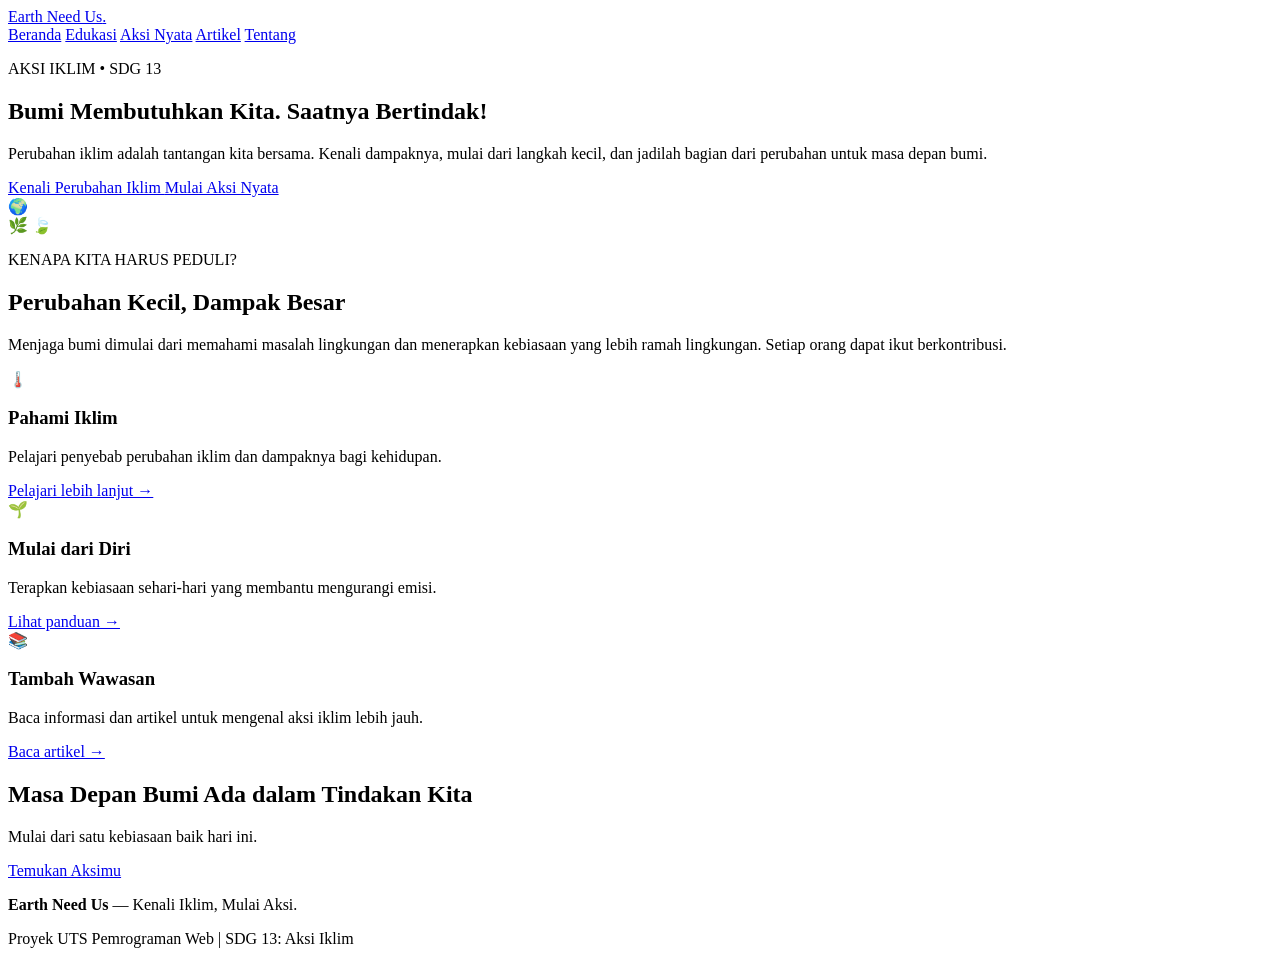
==== index.html @ dcf3116a "membuat beranda" ====
<!DOCTYPE html>
<html lang="id">
<head>
    <meta charset="UTF-8">
    <meta name="viewport" content="width=device-width, initial-scale=1.0">
    <title>Earth Need Us | Aksi Iklim</title>
    <meta name="description" content="Earth Need Us adalah website edukasi tentang perubahan iklim dan aksi menjaga bumi.">
    <link rel="stylesheet" href="style.css">
</head>
<body>

    <header class="site-header">
        <a href="index.html" class="logo">Earth Need Us<span>.</span></a>

        <nav aria-label="Navigasi utama">
            <a href="index.html">Beranda</a>
            <a href="edukasi.html">Edukasi</a>
            <a href="panduan.html">Aksi Nyata</a>
            <a href="artikel.html">Artikel</a>
            <a href="tentang.html">Tentang</a>
        </nav>
    </header>

    <main>
        <section class="hero">
            <div class="hero-content">
                <p class="eyebrow">AKSI IKLIM • SDG 13</p>

                <h1>Bumi Membutuhkan Kita. <span>Saatnya Bertindak!</span></h1>

                <p class="hero-description">
                    Perubahan iklim adalah tantangan kita bersama.
                    Kenali dampaknya, mulai dari langkah kecil, dan
                    jadilah bagian dari perubahan untuk masa depan bumi.
                </p>

                <div class="hero-buttons">
                    <a href="edukasi.html" class="button button-primary">
                        Kenali Perubahan Iklim
                    </a>
                    <a href="panduan.html" class="button button-secondary">
                        Mulai Aksi Nyata
                    </a>
                </div>
            </div>

            <div class="hero-visual" role="img"
                aria-label="Ilustrasi planet bumi yang dikelilingi daun hijau">
                <div class="earth-circle">🌍</div>
                <span class="leaf leaf-one">🌿</span>
                <span class="leaf leaf-two">🍃</span>
            </div>
        </section>

        <section class="intro section-container">
            <p class="eyebrow">KENAPA KITA HARUS PEDULI?</p>
            <h2>Perubahan Kecil, Dampak Besar</h2>
            <p>
                Menjaga bumi dimulai dari memahami masalah lingkungan
                dan menerapkan kebiasaan yang lebih ramah lingkungan.
                Setiap orang dapat ikut berkontribusi.
            </p>

            <div class="feature-grid">
                <article class="feature-card">
                    <span class="feature-icon">🌡️</span>
                    <h3>Pahami Iklim</h3>
                    <p>Pelajari penyebab perubahan iklim dan dampaknya bagi kehidupan.</p>
                    <a href="edukasi.html">Pelajari lebih lanjut →</a>
                </article>

                <article class="feature-card">
                    <span class="feature-icon">🌱</span>
                    <h3>Mulai dari Diri</h3>
                    <p>Terapkan kebiasaan sehari-hari yang membantu mengurangi emisi.</p>
                    <a href="panduan.html">Lihat panduan →</a>
                </article>

                <article class="feature-card">
                    <span class="feature-icon">📚</span>
                    <h3>Tambah Wawasan</h3>
                    <p>Baca informasi dan artikel untuk mengenal aksi iklim lebih jauh.</p>
                    <a href="artikel.html">Baca artikel →</a>
                </article>
            </div>
        </section>

        <section class="call-to-action">
            <h2>Masa Depan Bumi Ada dalam Tindakan Kita</h2>
            <p>Mulai dari satu kebiasaan baik hari ini.</p>
            <a href="panduan.html" class="button button-light">Temukan Aksimu</a>
        </section>
    </main>

    <footer class="site-footer">
        <p><strong>Earth Need Us</strong> — Kenali Iklim, Mulai Aksi.</p>
        <p>Proyek UTS Pemrograman Web | SDG 13: Aksi Iklim</p>
    </footer>

</body>
</html>
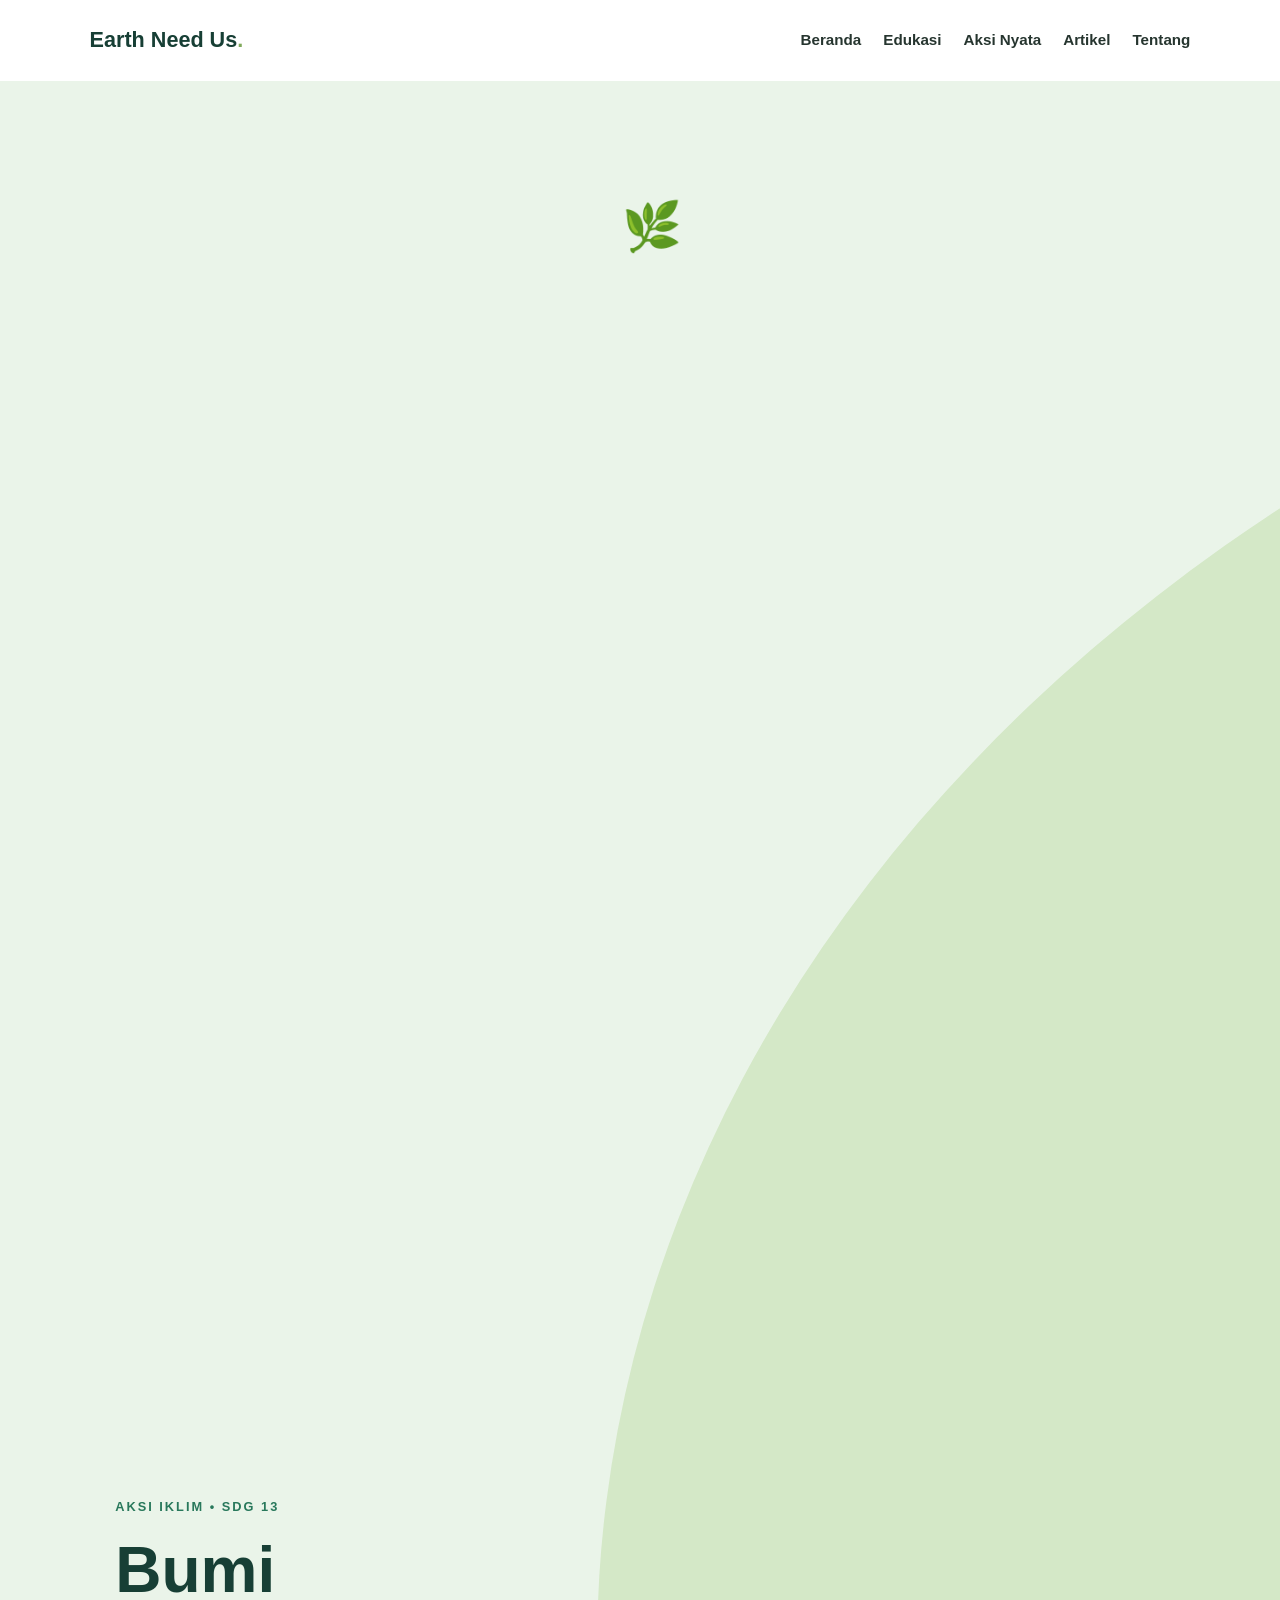
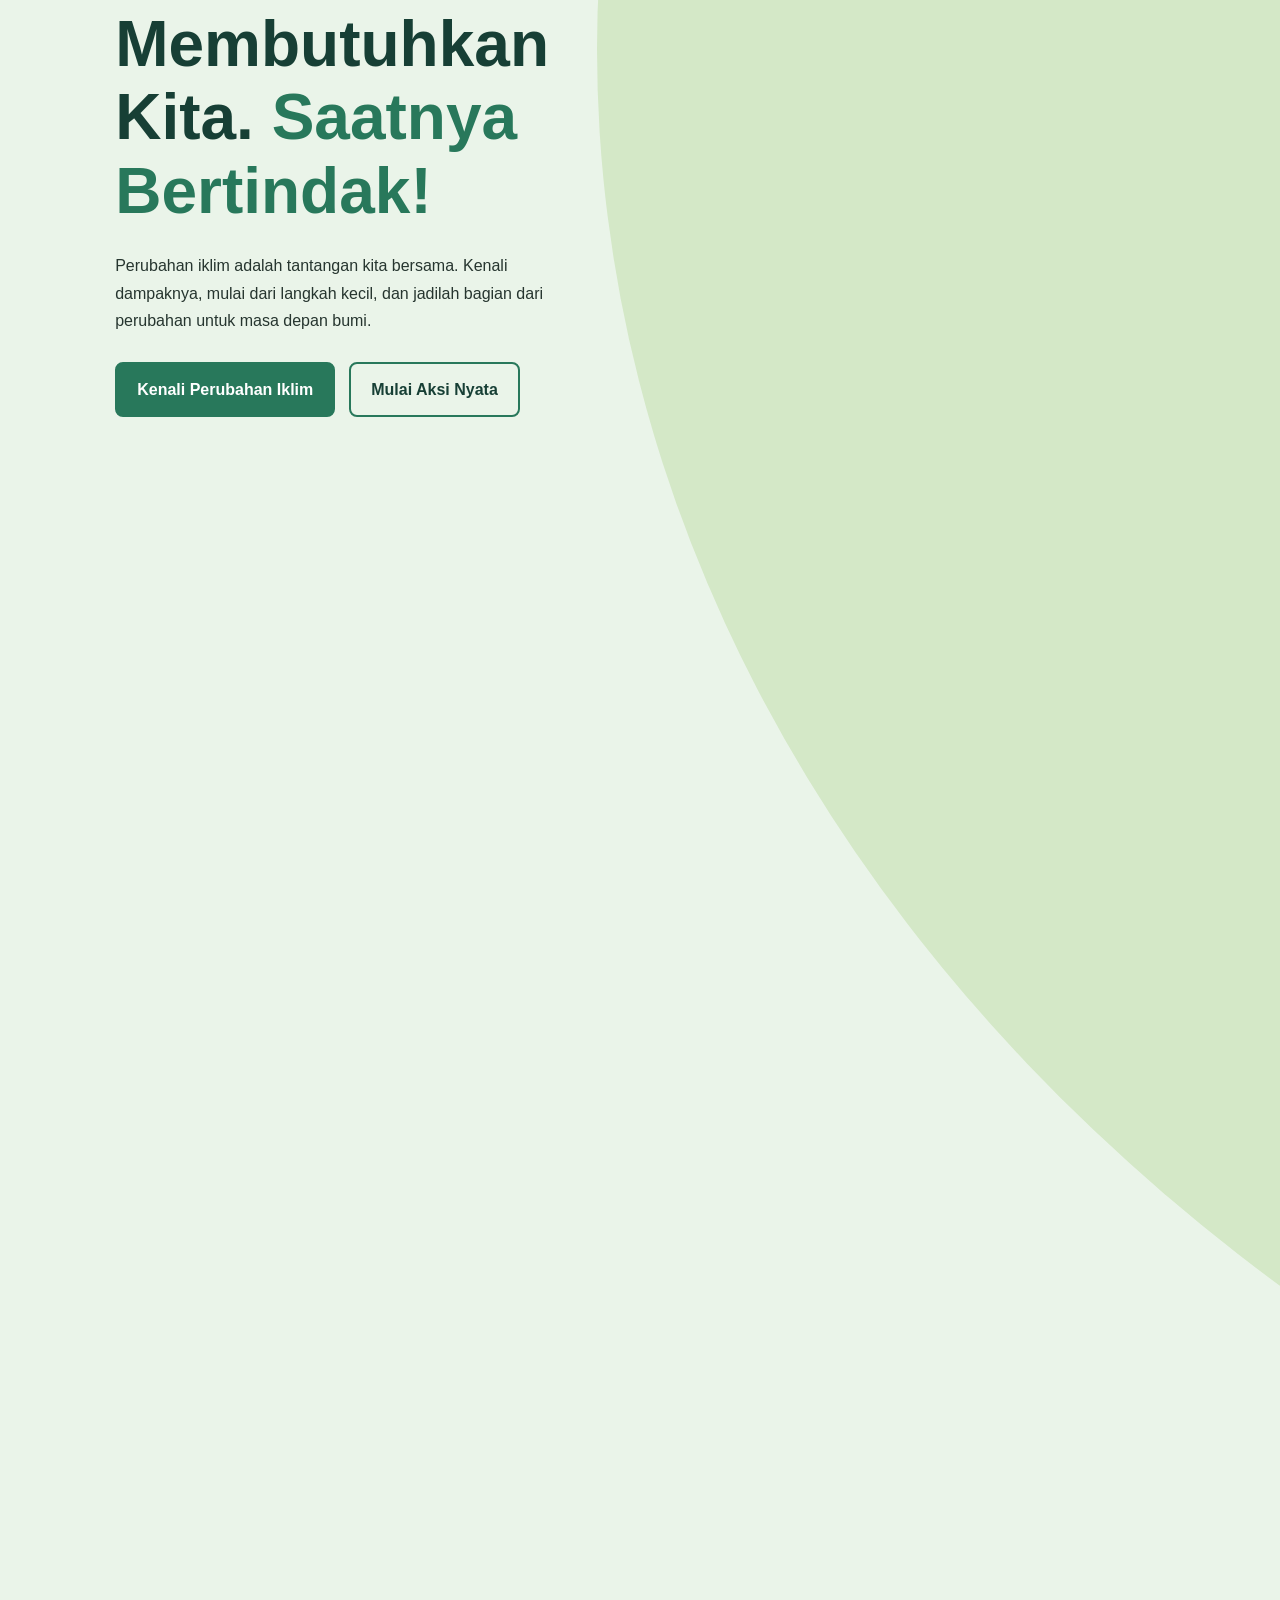
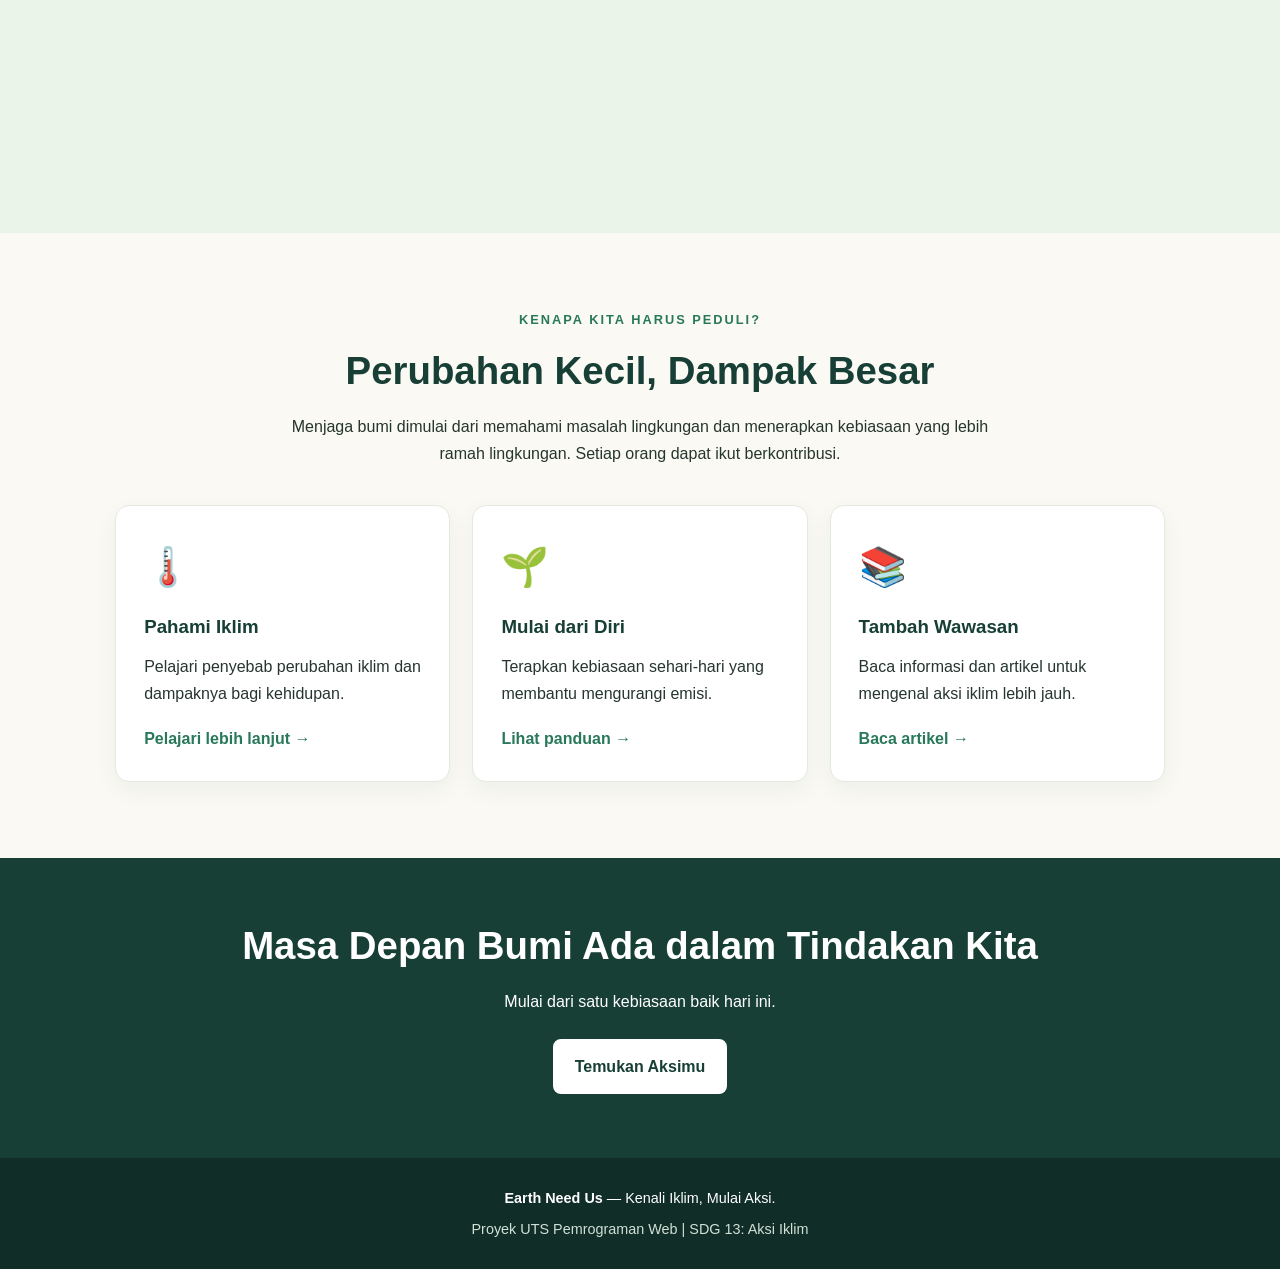
==== commit 0af7a11d: "Replace earth-circle emoji with image" ====
--- a/index.html
+++ b/index.html
@@ -46,7 +46,9 @@
 
             <div class="hero-visual" role="img"
                 aria-label="Ilustrasi planet bumi yang dikelilingi daun hijau">
-                <div class="earth-circle">🌍</div>
+                <div><img src="images/earth-hero.png"
+     alt="Ilustrasi planet bumi"
+     class="earth-image"></div>
                 <span class="leaf leaf-one">🌿</span>
                 <span class="leaf leaf-two">🍃</span>
             </div>
--- a/style.css
+++ b/style.css
@@ -0,0 +1,371 @@
+/* ===== PENGATURAN DASAR ===== */
+* {
+    margin: 0;
+    padding: 0;
+    box-sizing: border-box;
+}
+
+:root {
+    --green-dark: #173f35;
+    --green: #28785b;
+    --green-light: #eaf4e9;
+    --cream: #faf9f3;
+    --text: #26352f;
+    --white: #ffffff;
+}
+
+html {
+    scroll-behavior: smooth;
+}
+
+body {
+    font-family: Arial, Helvetica, sans-serif;
+    background: var(--cream);
+    color: var(--text);
+    line-height: 1.7;
+}
+
+a {
+    color: inherit;
+    text-decoration: none;
+}
+
+a:focus-visible {
+    outline: 3px solid #e7b94d;
+    outline-offset: 4px;
+}
+
+/* ===== HEADER DAN NAVIGASI ===== */
+.site-header {
+    display: flex;
+    justify-content: space-between;
+    align-items: center;
+    gap: 24px;
+    padding: 22px 7%;
+    background: var(--white);
+}
+
+.logo {
+    color: var(--green-dark);
+    font-size: 1.35rem;
+    font-weight: 800;
+    white-space: nowrap;
+}
+
+.logo span {
+    color: #80a95b;
+}
+
+.site-header nav {
+    display: flex;
+    flex-wrap: wrap;
+    gap: 22px;
+}
+
+.site-header nav a {
+    font-size: 0.95rem;
+    font-weight: 600;
+}
+
+.site-header nav a:hover {
+    color: var(--green);
+}
+
+/* ===== BERANDA / HERO ===== */
+.hero {
+    display: flex;
+    align-items: center;
+    justify-content: space-between;
+    gap: 48px;
+    padding: 80px 9%;
+    background: var(--green-light);
+}
+
+.hero-content {
+    flex: 1;
+    max-width: 650px;
+}
+
+.eyebrow {
+    color: var(--green);
+    font-size: 0.8rem;
+    font-weight: 800;
+    letter-spacing: 2px;
+    margin-bottom: 16px;
+}
+
+.hero h1 {
+    color: var(--green-dark);
+    font-size: clamp(2.2rem, 5vw, 4rem);
+    line-height: 1.15;
+    margin-bottom: 24px;
+}
+
+.hero h1 span {
+    color: var(--green);
+}
+
+.hero-description {
+    max-width: 560px;
+    margin-bottom: 28px;
+}
+
+.hero-buttons {
+    display: flex;
+    flex-wrap: wrap;
+    gap: 14px;
+}
+
+.button {
+    display: inline-block;
+    padding: 12px 20px;
+    border: 2px solid var(--green);
+    border-radius: 8px;
+    font-weight: 700;
+    text-align: center;
+    transition: background 0.2s, color 0.2s;
+}
+
+.button-primary {
+    background: var(--green);
+    color: var(--white);
+}
+
+.button-primary:hover {
+    background: var(--green-dark);
+}
+
+.button-secondary {
+    color: var(--green-dark);
+}
+
+.button-secondary:hover {
+    background: var(--white);
+}
+
+/* ===== ILUSTRASI BUMI ===== */
+.hero-visual {
+    position: relative;
+    display: flex;
+    flex: 0 1 340px;
+    min-height: 300px;
+    align-items: center;
+    justify-content: center;
+    border-radius: 48% 52% 45% 55%;
+    background: #d4e8c7;
+}
+
+.earth-circle {
+    font-size: clamp(8rem, 17vw, 13rem);
+    line-height: 1.2;
+}
+
+.leaf {
+    position: absolute;
+    font-size: 3rem;
+}
+
+.leaf-one {
+    top: 25px;
+    left: 25px;
+}
+
+.leaf-two {
+    right: 20px;
+    bottom: 20px;
+}
+
+/* ===== BAGIAN PENGENALAN ===== */
+.section-container {
+    padding: 76px 9%;
+    text-align: center;
+}
+
+
+.expl-green{
+    color:var(--green)
+}
+
+.section-container h2,
+.call-to-action h2 {
+    color: var(--green-dark);
+    font-size: clamp(1.8rem, 3vw, 2.5rem);
+    line-height: 1.25;
+    margin-bottom: 18px;
+}
+
+.section-container > p:not(.eyebrow) {
+    max-width: 700px;
+    margin: 0 auto 32px;
+}
+
+.feature-grid {
+    display: grid;
+    grid-template-columns: repeat(3, minmax(0, 1fr));
+    gap: 22px;
+    margin-top: 38px;
+    text-align: left;
+}
+
+.feature-card {
+    padding: 28px;
+    background: var(--white);
+    border: 1px solid #e3e9df;
+    border-radius: 14px;
+    box-shadow: 0 8px 24px rgba(23, 63, 53, 0.05);
+}
+
+.feature-icon {
+    display: inline-block;
+    margin-bottom: 12px;
+    font-size: 2.4rem;
+}
+
+.feature-card h3 {
+    color: var(--green-dark);
+    margin-bottom: 10px;
+}
+
+.feature-card p {
+    margin-bottom: 18px;
+}
+
+.feature-card a {
+    color: var(--green);
+    font-weight: 700;
+}
+
+.feature-card a:hover {
+    text-decoration: underline;
+}
+
+.feature-card-img {
+    width: 180px;             
+    height: 180px;          
+    object-fit: cover;       
+    border-radius: 12px;     
+    margin-bottom: 16px;    
+    display: block;
+}
+
+/* ===== AJAKAN BERTINDAK ===== */
+.call-to-action {
+    padding: 64px 9%;
+    background: var(--green-dark);
+    color: var(--white);
+    text-align: center;
+}
+
+.call-to-action h2 {
+    color: var(--white);
+}
+
+.call-to-action p {
+    margin-bottom: 24px;
+}
+
+.button-light {
+    background: var(--white);
+    border-color: var(--white);
+    color: var(--green-dark);
+}
+
+.button-light:hover {
+    background: var(--green-light);
+}
+
+/* ===== FOOTER ===== */
+.site-footer {
+    padding: 28px 7%;
+    background: #102e27;
+    color: var(--white);
+    text-align: center;
+    font-size: 0.9rem;
+}
+
+.site-footer p + p {
+    margin-top: 6px;
+    color: #d1e0d6;
+}
+
+/* ===== TAMPILAN TABLET ===== */
+@media (max-width: 900px) {
+    .site-header {
+        flex-direction: column;
+        gap: 16px;
+    }
+
+    .site-header nav {
+        justify-content: center;
+        gap: 12px 20px;
+    }
+
+    .hero {
+        padding: 60px 6%;
+        gap: 24px;
+    }
+
+    .hero-visual {
+        flex-basis: 260px;
+        min-height: 250px;
+    }
+
+    .feature-grid {
+        grid-template-columns: repeat(2, minmax(0, 1fr));
+    }
+}
+
+/* ===== TAMPILAN HP ===== */
+@media (max-width: 600px) {
+    .site-header {
+        padding: 20px 5%;
+    }
+
+    .site-header nav {
+        gap: 10px 16px;
+    }
+
+    .site-header nav a {
+        font-size: 0.88rem;
+    }
+
+    .hero {
+        flex-direction: column;
+        padding: 48px 6%;
+        text-align: center;
+    }
+
+    .hero-buttons {
+        flex-direction: column;
+    }
+
+    .hero-buttons .button {
+        width: 100%;
+    }
+
+    .hero-visual {
+        flex: auto;
+        width: 100%;
+        min-height: 230px;
+    }
+
+    .earth-circle {
+        font-size: 9rem;
+    }
+
+    .section-container {
+        padding: 52px 6%;
+    }
+
+    .feature-grid {
+        grid-template-columns: 1fr;
+    }
+
+    .feature-card {
+        padding: 24px;
+    }
+
+    .call-to-action {
+        padding: 48px 6%;
+    }
+}
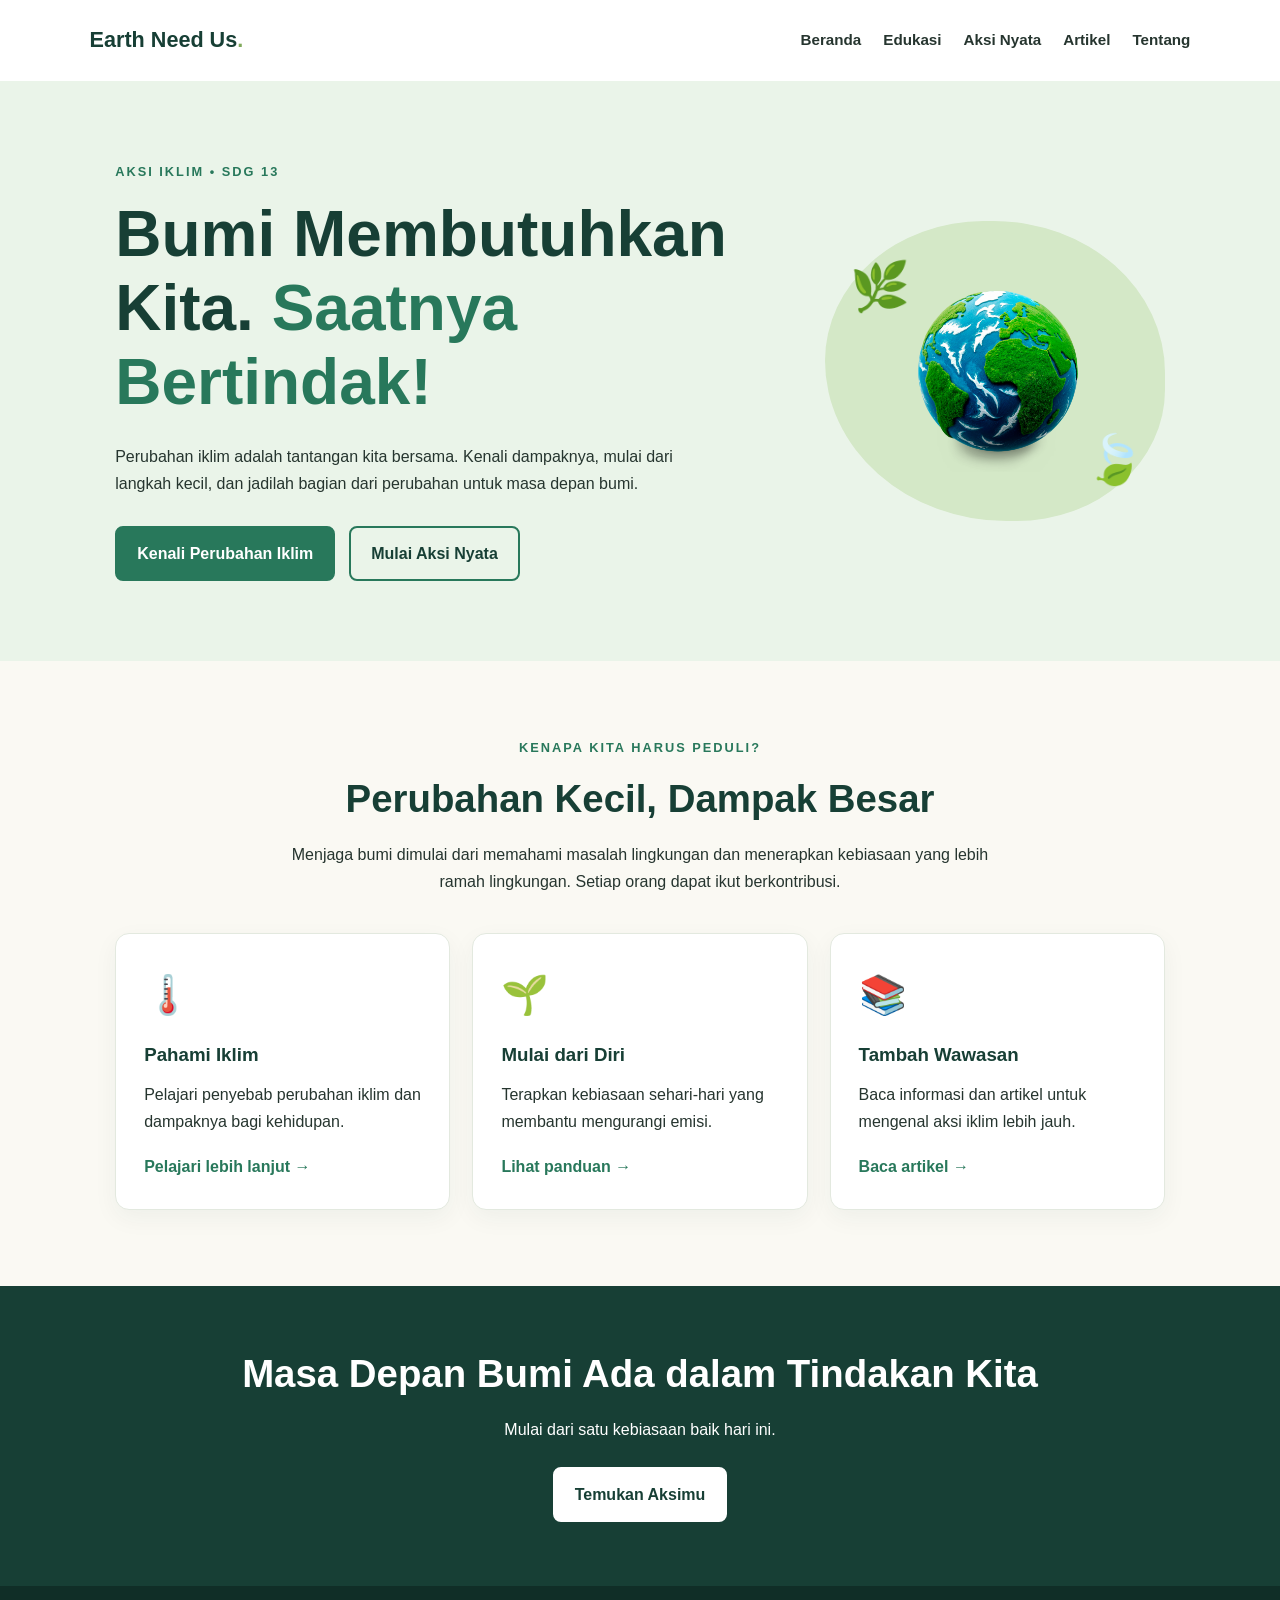
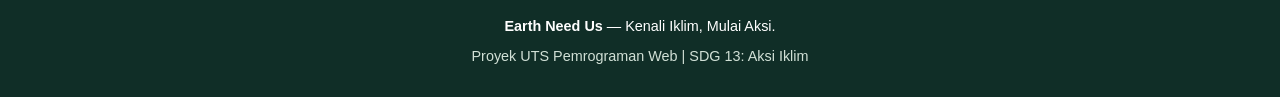
==== commit 29f81568: "Refactor hero visual section in index.html" ====
--- a/index.html
+++ b/index.html
@@ -44,11 +44,10 @@
                 </div>
             </div>
 
-            <div class="hero-visual" role="img"
-                aria-label="Ilustrasi planet bumi yang dikelilingi daun hijau">
-                <div><img src="images/earth-hero.png"
-     alt="Ilustrasi planet bumi"
-     class="earth-image"></div>
+            <div class="hero-visual">
+    <img src="images/earth-hero.png"
+         alt="Ilustrasi planet bumi"
+         class="earth-image">
                 <span class="leaf leaf-one">🌿</span>
                 <span class="leaf leaf-two">🍃</span>
             </div>
--- a/style.css
+++ b/style.css
@@ -174,6 +174,13 @@
     right: 20px;
     bottom: 20px;
 }
+.earth-image {
+    width: 80%;
+    max-width: 260px;
+    height: auto;
+    object-fit: contain;
+    display: block;
+}
 
 /* ===== BAGIAN PENGENALAN ===== */
 .section-container {
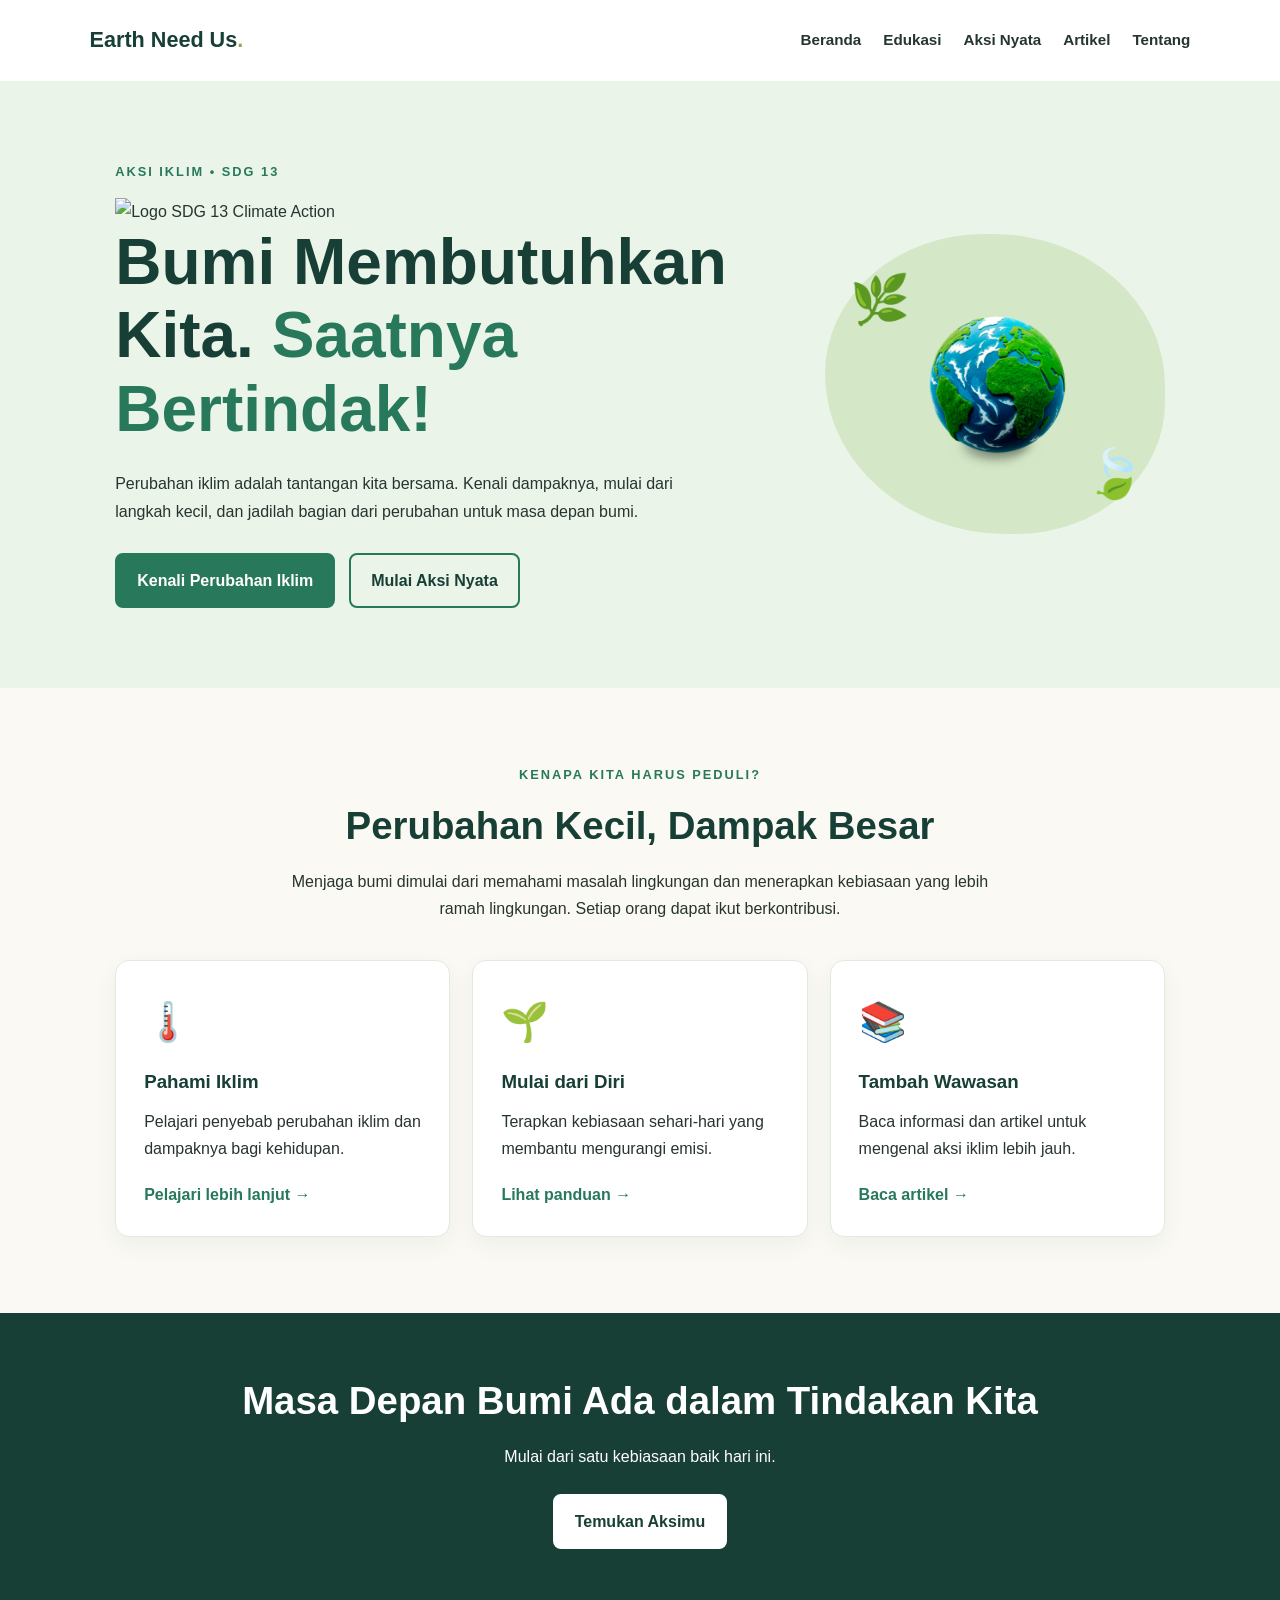
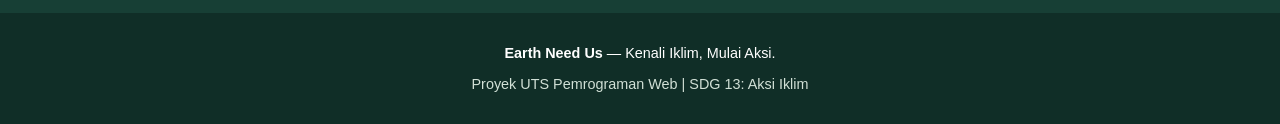
==== commit 420d9237: "Update index.html" ====
--- a/index.html
+++ b/index.html
@@ -23,23 +23,36 @@
 
     <main>
         <section class="hero">
-            <div class="hero-content">
-                <p class="eyebrow">AKSI IKLIM • SDG 13</p>
+           <div class="hero-content">
 
-                <h1>Bumi Membutuhkan Kita. <span>Saatnya Bertindak!</span></h1>
+    <div class="hero-label">
+        <p class="eyebrow">AKSI IKLIM • SDG 13</p>
 
-                <p class="hero-description">
-                    Perubahan iklim adalah tantangan kita bersama.
-                    Kenali dampaknya, mulai dari langkah kecil, dan
-                    jadilah bagian dari perubahan untuk masa depan bumi.
-                </p>
+        <img src="images/sdg13.png"
+             alt="Logo SDG 13 Climate Action"
+             class="sdg-image">
+    </div>
 
-                <div class="hero-buttons">
-                    <a href="edukasi.html" class="button button-primary">
-                        Kenali Perubahan Iklim
-                    </a>
-                    <a href="panduan.html" class="button button-secondary">
-                        Mulai Aksi Nyata
+    <h1>Bumi Membutuhkan Kita. <span>Saatnya Bertindak!</span></h1>
+
+    <p class="hero-description">
+        Perubahan iklim adalah tantangan kita bersama.
+        Kenali dampaknya, mulai dari langkah kecil, dan
+        jadilah bagian dari perubahan untuk masa depan bumi.
+    </p>
+
+    <div class="hero-buttons">
+        <a href="edukasi.html" class="button button-primary">
+            Kenali Perubahan Iklim
+        </a>
+
+        <a href="panduan.html" class="button button-secondary">
+            Mulai Aksi Nyata
+        </a>
+    </div>
+
+</div>
+
                     </a>
                 </div>
             </div>
--- a/style.css
+++ b/style.css
@@ -148,6 +148,7 @@
     position: relative;
     display: flex;
     flex: 0 1 340px;
+    width: 340px;
     min-height: 300px;
     align-items: center;
     justify-content: center;
@@ -155,9 +156,12 @@
     background: #d4e8c7;
 }
 
-.earth-circle {
-    font-size: clamp(8rem, 17vw, 13rem);
-    line-height: 1.2;
+.earth-image {
+    display: block;
+    width: 70%;
+    max-width: 220px;
+    height: auto;
+    object-fit: contain;
 }
 
 .leaf {
@@ -173,13 +177,6 @@
 .leaf-two {
     right: 20px;
     bottom: 20px;
-}
-.earth-image {
-    width: 80%;
-    max-width: 260px;
-    height: auto;
-    object-fit: contain;
-    display: block;
 }
 
 /* ===== BAGIAN PENGENALAN ===== */
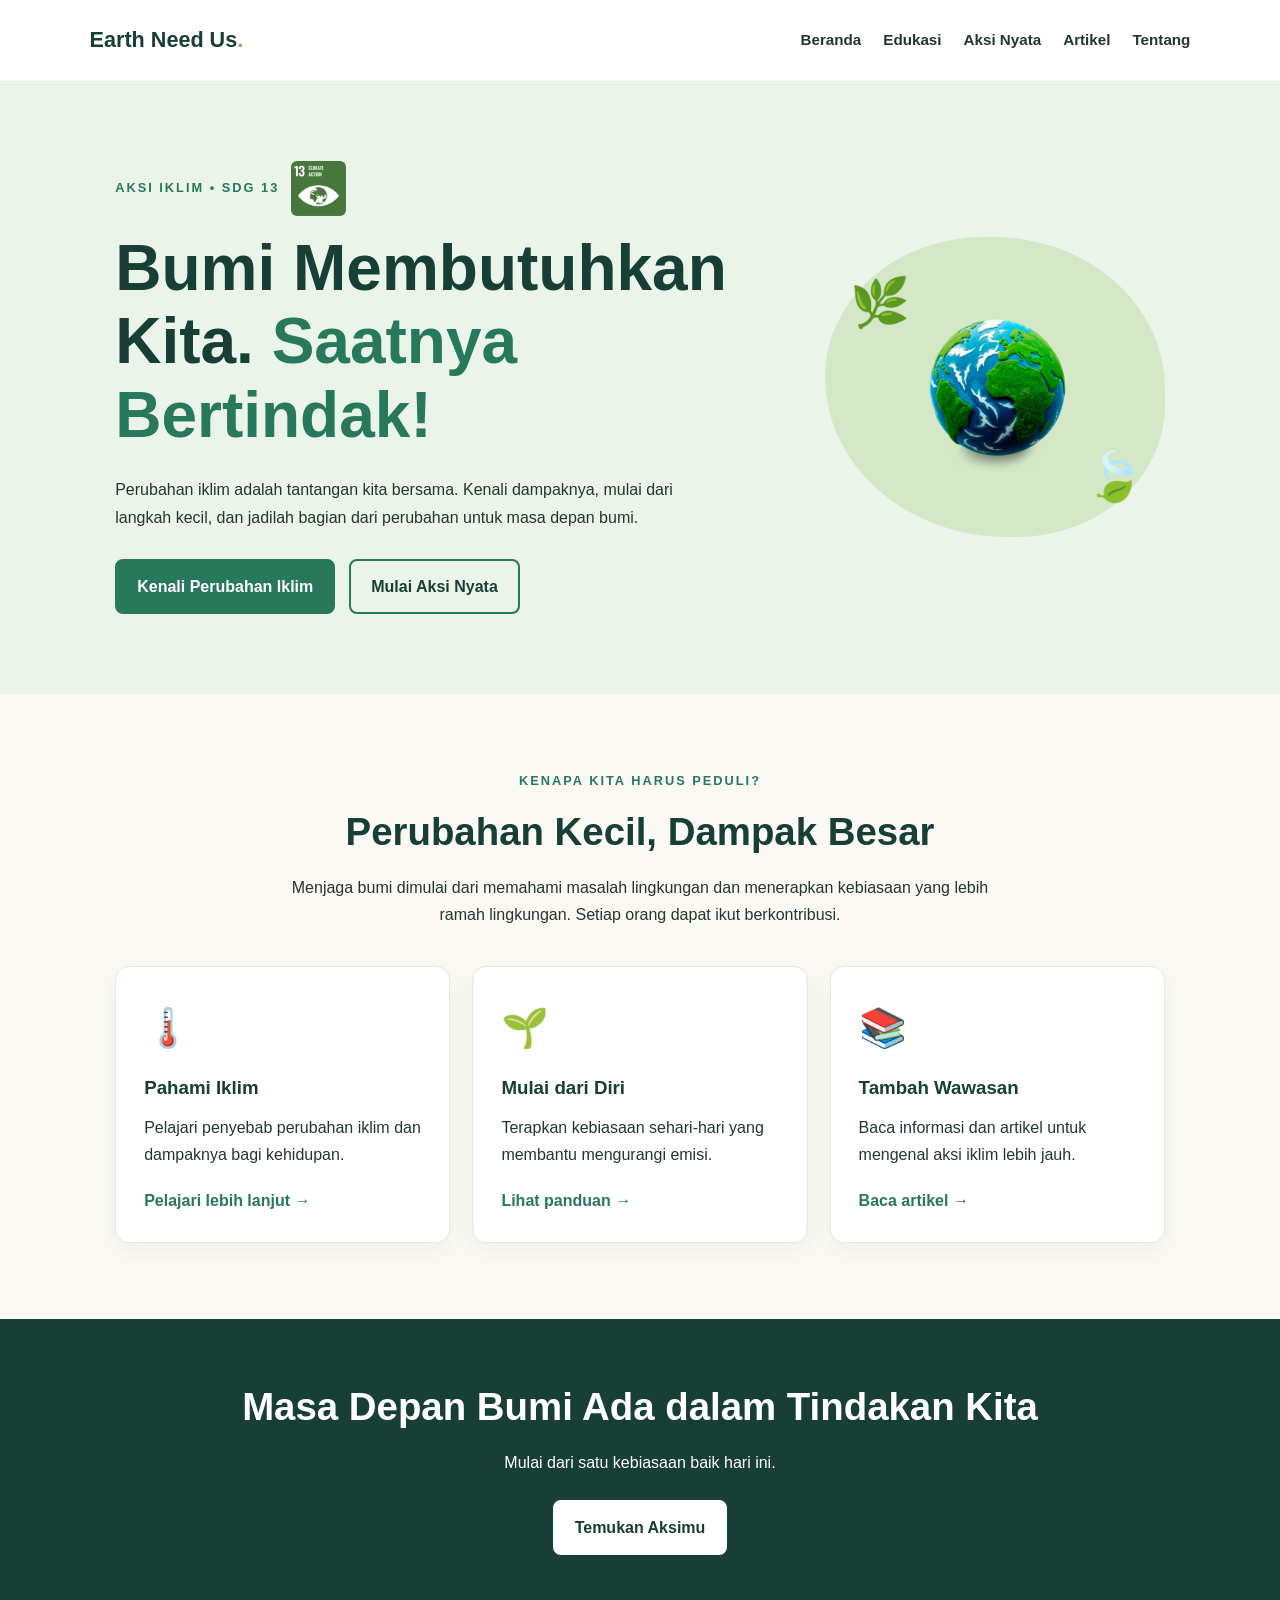
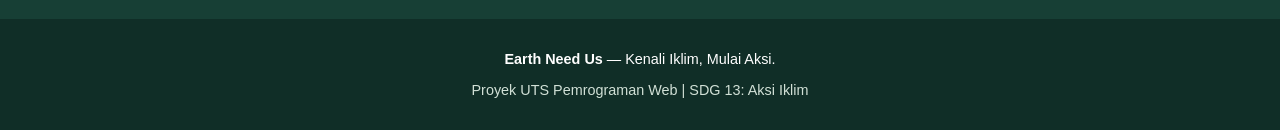
==== commit 332f5e61: "Update index.html" ====
--- a/index.html
+++ b/index.html
@@ -28,7 +28,7 @@
     <div class="hero-label">
         <p class="eyebrow">AKSI IKLIM • SDG 13</p>
 
-        <img src="images/sdg13.png"
+        <img src="images/sdg13.png.webp"
              alt="Logo SDG 13 Climate Action"
              class="sdg-image">
     </div>
--- a/style.css
+++ b/style.css
@@ -373,3 +373,21 @@
         padding: 48px 6%;
     }
 }
+/* ===== LOGO SDG 13 ===== */
+.hero-label {
+    display: flex;
+    align-items: center;
+    gap: 12px;
+    margin-bottom: 16px;
+}
+
+.hero-label .eyebrow {
+    margin-bottom: 0;
+}
+
+.sdg-image {
+    width: 55px;
+    height: 55px;
+    object-fit: contain;
+    border-radius: 6px;
+}
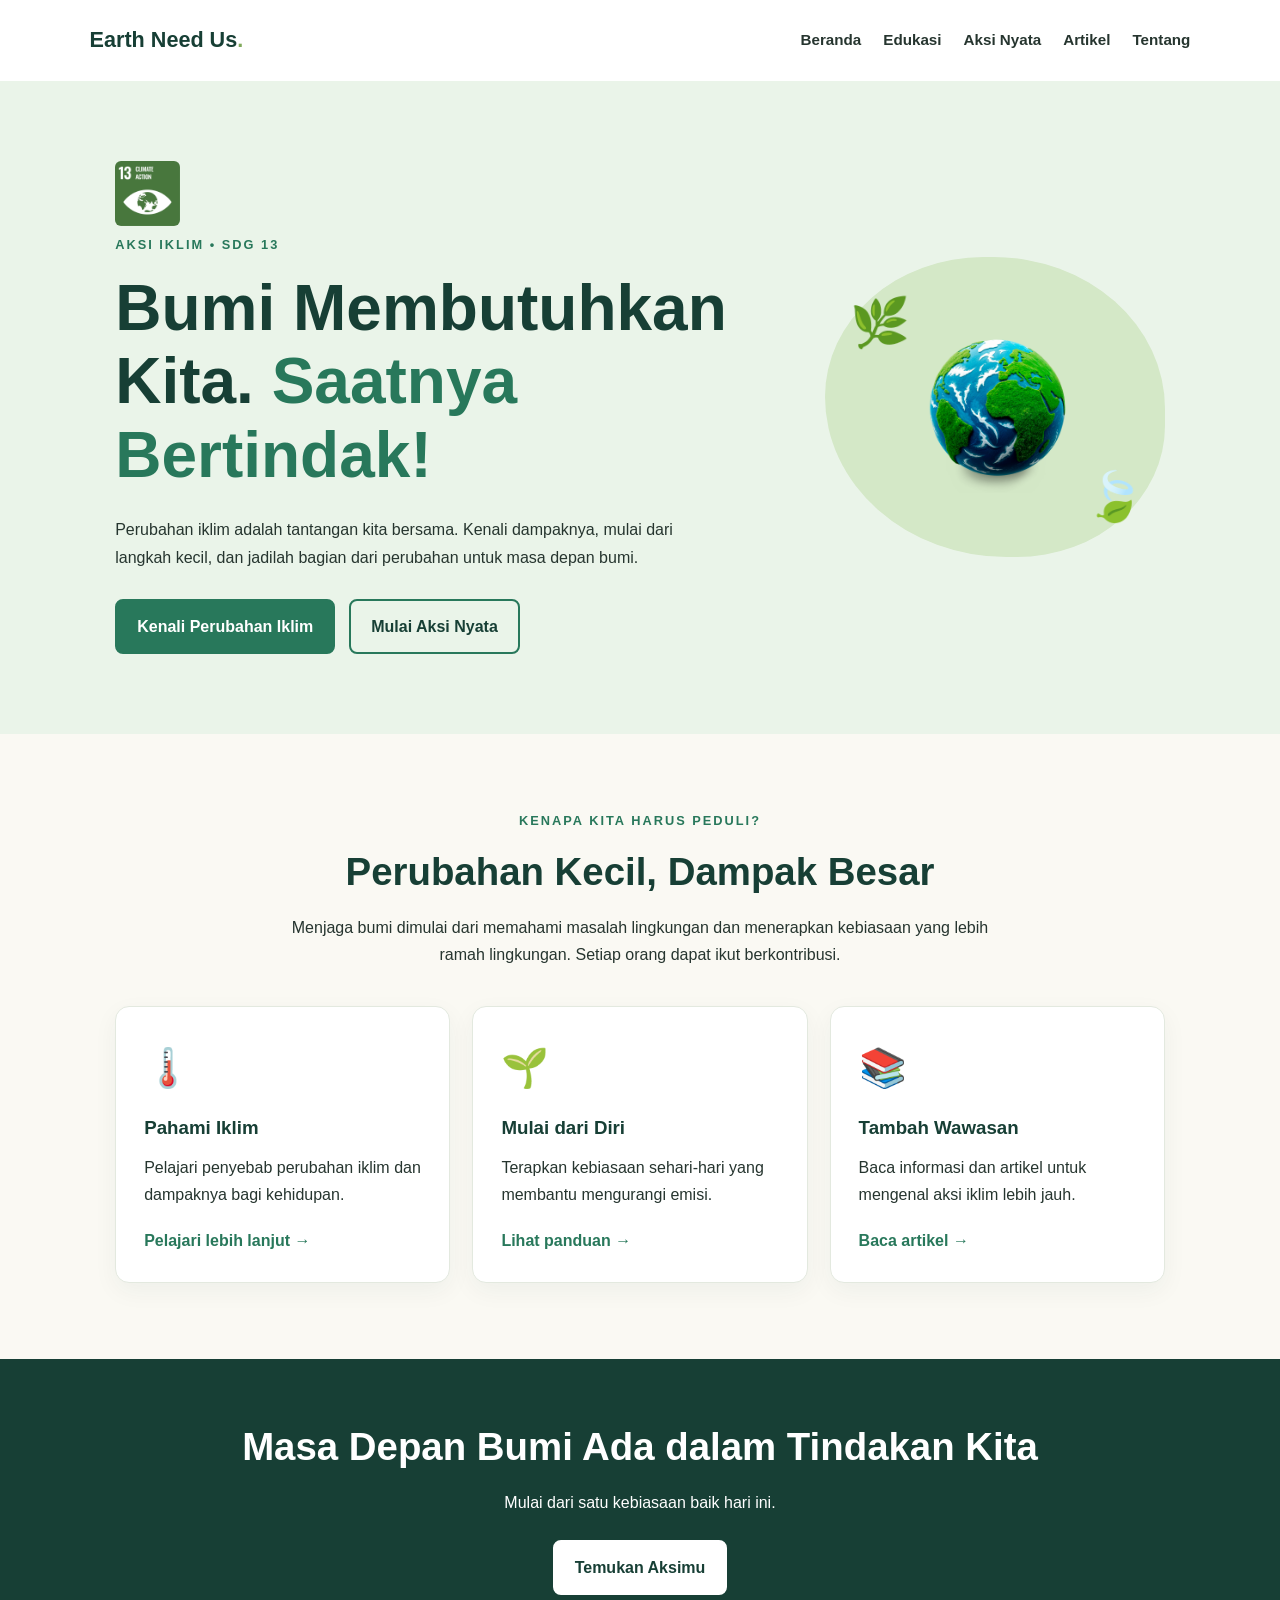
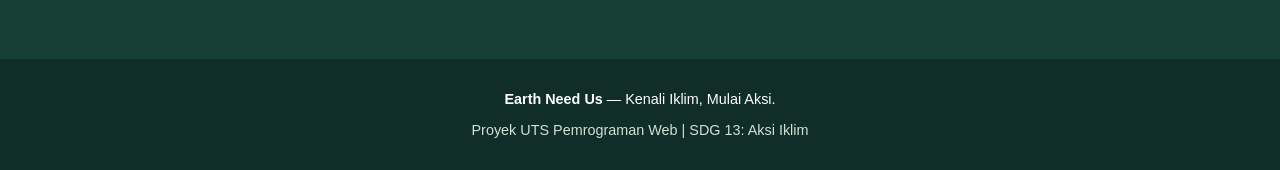
==== commit 66904c74: "Update index sdgs.html" ====
--- a/index.html
+++ b/index.html
@@ -24,13 +24,15 @@
     <main>
         <section class="hero">
            <div class="hero-content">
-
+               
+        <img src="images/sdg13.png.webp"
+             alt="Logo SDG 13 Climate Action"
+             class="sdg-image">
+               
     <div class="hero-label">
         <p class="eyebrow">AKSI IKLIM • SDG 13</p>
 
-        <img src="images/sdg13.png.webp"
-             alt="Logo SDG 13 Climate Action"
-             class="sdg-image">
+
     </div>
 
     <h1>Bumi Membutuhkan Kita. <span>Saatnya Bertindak!</span></h1>
--- a/style.css
+++ b/style.css
@@ -386,8 +386,8 @@
 }
 
 .sdg-image {
-    width: 55px;
-    height: 55px;
+    width: 10%;
+    height: 10%;
     object-fit: contain;
     border-radius: 6px;
 }
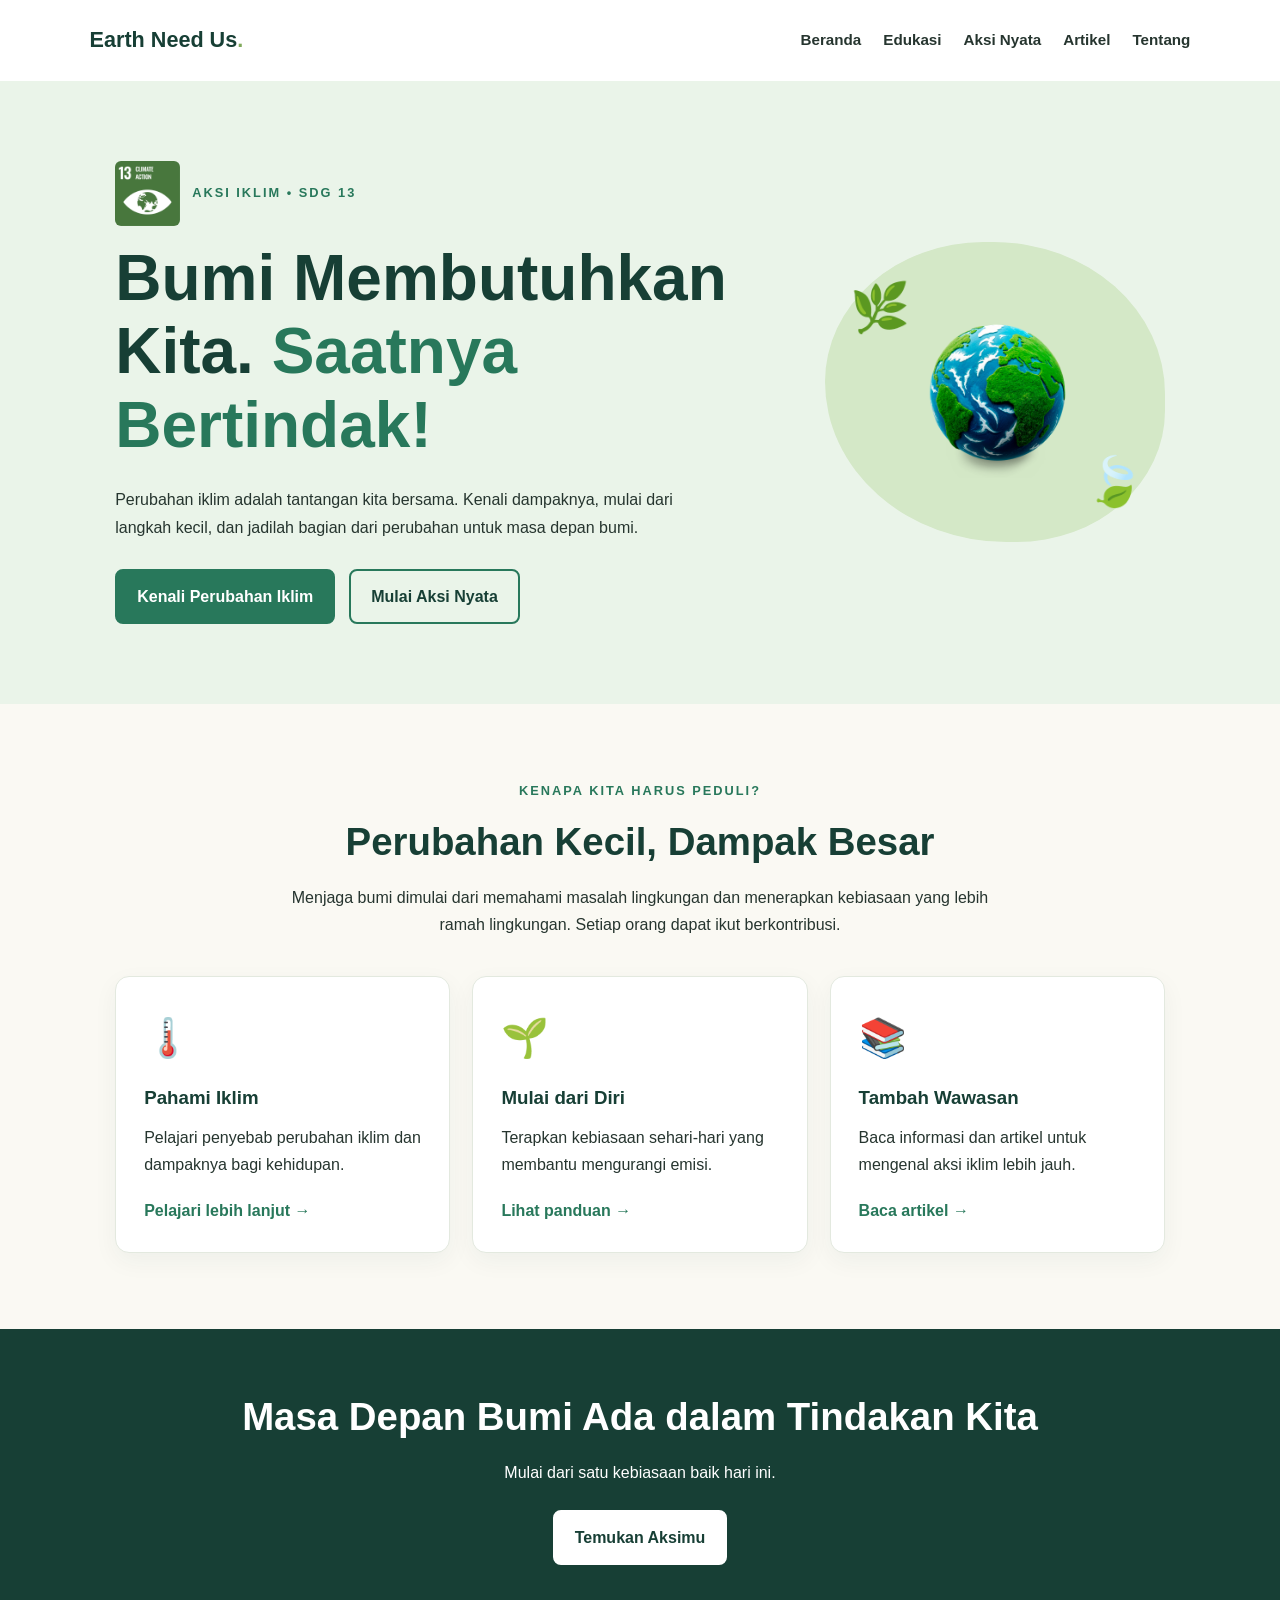
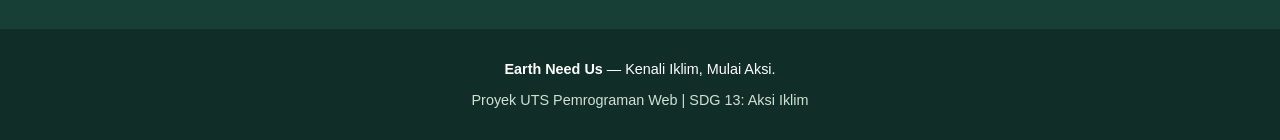
==== commit c99cd5e0: "Update index.html" ====
--- a/index.html
+++ b/index.html
@@ -25,11 +25,12 @@
         <section class="hero">
            <div class="hero-content">
                
-        <img src="images/sdg13.png.webp"
+       
+               
+    <div class="hero-label">
+         <img src="images/sdg13.png.webp"
              alt="Logo SDG 13 Climate Action"
              class="sdg-image">
-               
-    <div class="hero-label">
         <p class="eyebrow">AKSI IKLIM • SDG 13</p>
 
 
--- a/style.css
+++ b/style.css
@@ -386,6 +386,7 @@
 }
 
 .sdg-image {
+    text-align: start;
     width: 10%;
     height: 10%;
     object-fit: contain;
